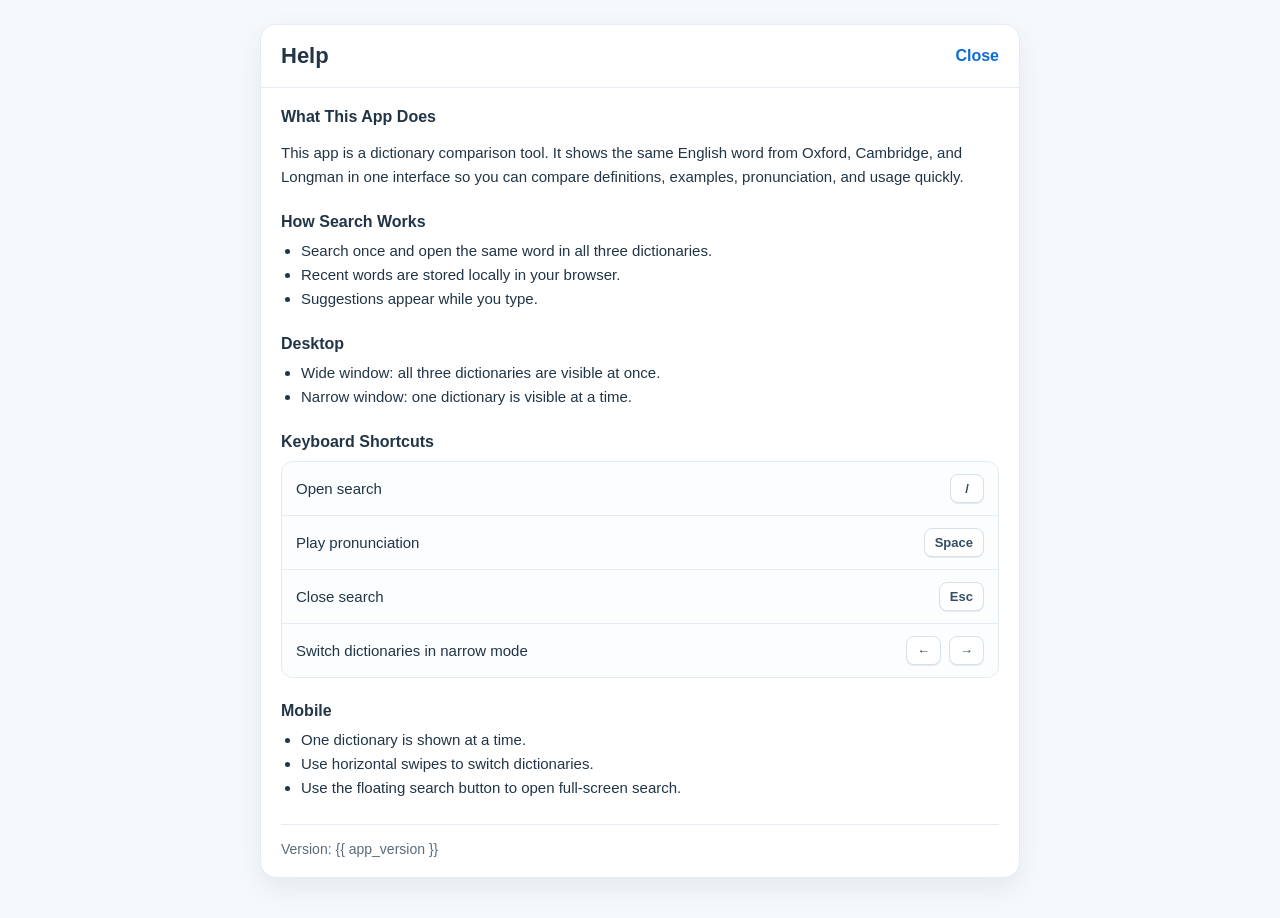
==== templates/help.html @ 1831f40c "Add app versioning and help page; enhance autocomplete functionality" ====
<!DOCTYPE html>
<html lang="en">

<head>
    <meta charset="UTF-8">
    <meta name="viewport" content="width=device-width, initial-scale=1.0">
    <title>3dicts Help</title>
    <link rel="icon" type="image/svg+xml" href="/static/favicon.svg">
    <style>
        * {
            box-sizing: border-box;
        }

        body {
            margin: 0;
            padding: 24px 16px 40px;
            font-family: -apple-system, BlinkMacSystemFont, "Segoe UI", Roboto, Helvetica, Arial, sans-serif;
            background: #f6f9fc;
            color: #213547;
        }

        .page {
            max-width: 760px;
            margin: 0 auto;
            background: #ffffff;
            border: 1px solid #e5ebf3;
            border-radius: 16px;
            box-shadow: 0 10px 28px rgba(16, 42, 67, 0.08);
            overflow: hidden;
        }

        .header {
            display: flex;
            align-items: center;
            justify-content: space-between;
            gap: 12px;
            padding: 18px 20px;
            border-bottom: 1px solid #e5ebf3;
            background: #ffffff;
        }

        .header h1 {
            margin: 0;
            font-size: 22px;
        }

        .close-link {
            color: #0b6bdb;
            text-decoration: none;
            font-weight: 600;
            white-space: nowrap;
        }

        .content {
            padding: 20px;
        }

        h2 {
            margin: 24px 0 8px;
            font-size: 16px;
        }

        h2:first-child {
            margin-top: 0;
        }

        p, li {
            line-height: 1.6;
            font-size: 15px;
        }

        ul {
            margin: 8px 0 0;
            padding-left: 20px;
        }

        .shortcuts {
            margin-top: 10px;
            border: 1px solid #e5ebf3;
            border-radius: 12px;
            overflow: hidden;
            background: #fbfdff;
        }

        .shortcut-row {
            display: flex;
            align-items: center;
            justify-content: space-between;
            gap: 16px;
            padding: 12px 14px;
            border-top: 1px solid #e5ebf3;
        }

        .shortcut-row:first-child {
            border-top: none;
        }

        .shortcut-label {
            font-size: 15px;
            line-height: 1.4;
        }

        .shortcut-keys {
            display: inline-flex;
            gap: 8px;
            flex-wrap: wrap;
            justify-content: flex-end;
        }

        .kbd {
            display: inline-flex;
            align-items: center;
            justify-content: center;
            min-width: 34px;
            padding: 6px 10px;
            border: 1px solid #d8e0ea;
            border-radius: 8px;
            background: #ffffff;
            box-shadow: 0 1px 0 #e5ebf3;
            font-size: 13px;
            font-weight: 600;
            color: #334e68;
        }

        .version {
            margin-top: 24px;
            padding-top: 16px;
            border-top: 1px solid #e5ebf3;
            color: #5b6b7c;
            font-size: 14px;
        }
    </style>
</head>

<body>
    <div class="page">
        <div class="header">
            <h1>Help</h1>
            <a href="/" class="close-link">Close</a>
        </div>
        <div class="content">
            <h2>What This App Does</h2>
            <p>
                This app is a dictionary comparison tool. It shows the same English word from
                Oxford, Cambridge, and Longman in one interface so you can compare definitions,
                examples, pronunciation, and usage quickly.
            </p>

            <h2>How Search Works</h2>
            <ul>
                <li>Search once and open the same word in all three dictionaries.</li>
                <li>Recent words are stored locally in your browser.</li>
                <li>Suggestions appear while you type.</li>
            </ul>

            <h2>Desktop</h2>
            <ul>
                <li>Wide window: all three dictionaries are visible at once.</li>
                <li>Narrow window: one dictionary is visible at a time.</li>
            </ul>

            <h2>Keyboard Shortcuts</h2>
            <div class="shortcuts">
                <div class="shortcut-row">
                    <span class="shortcut-label">Open search</span>
                    <span class="shortcut-keys"><span class="kbd">/</span></span>
                </div>
                <div class="shortcut-row">
                    <span class="shortcut-label">Play pronunciation</span>
                    <span class="shortcut-keys"><span class="kbd">Space</span></span>
                </div>
                <div class="shortcut-row">
                    <span class="shortcut-label">Close search</span>
                    <span class="shortcut-keys"><span class="kbd">Esc</span></span>
                </div>
                <div class="shortcut-row">
                    <span class="shortcut-label">Switch dictionaries in narrow mode</span>
                    <span class="shortcut-keys">
                        <span class="kbd">←</span>
                        <span class="kbd">→</span>
                    </span>
                </div>
            </div>

            <h2>Mobile</h2>
            <ul>
                <li>One dictionary is shown at a time.</li>
                <li>Use horizontal swipes to switch dictionaries.</li>
                <li>Use the floating search button to open full-screen search.</li>
            </ul>

            <div class="version">Version: {{ app_version }}</div>
        </div>
    </div>
</body>

</html>
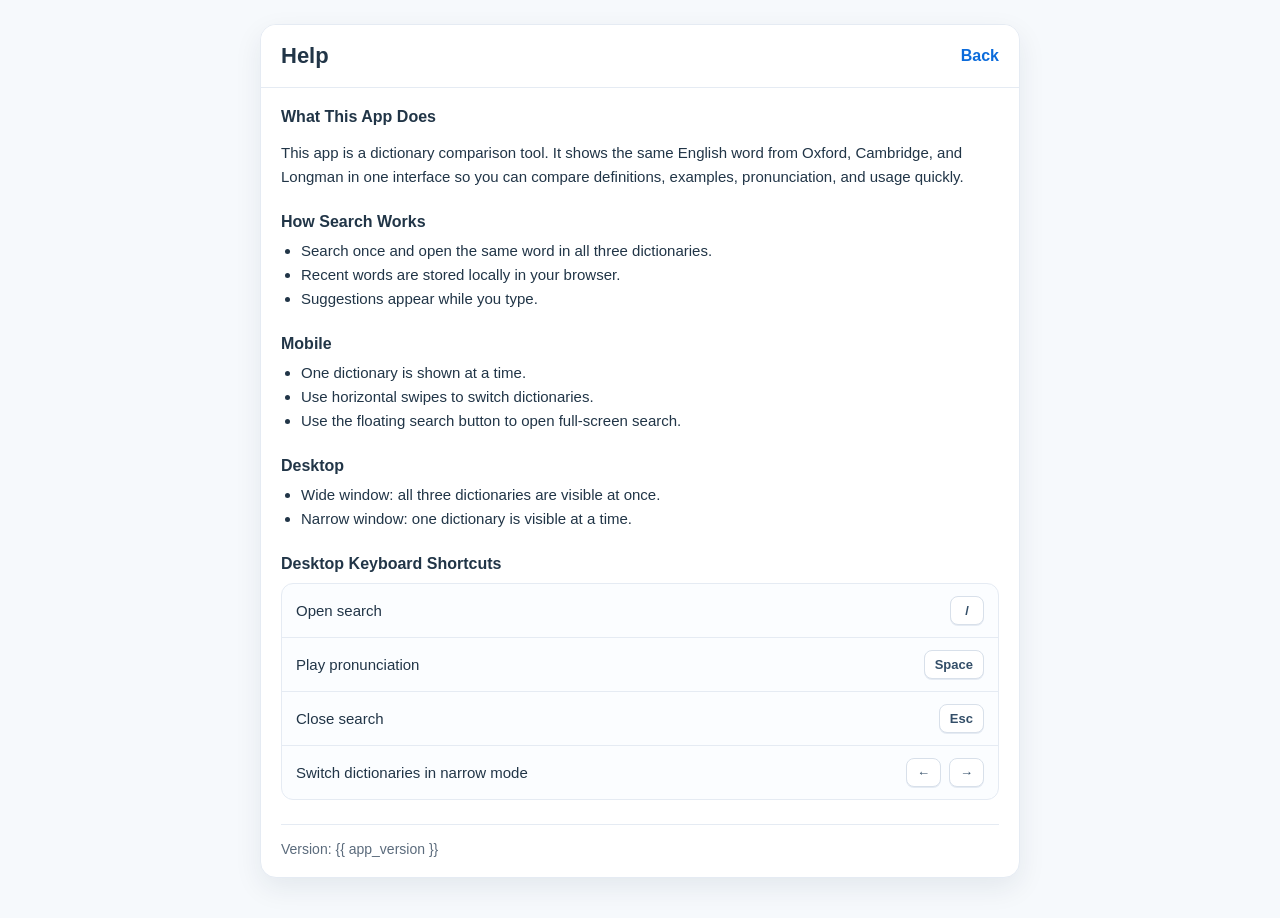
==== commit d14cd9e1: "Add settings page and enhance help page; implement font scaling and autoplay options" ====
--- a/templates/help.html
+++ b/templates/help.html
@@ -6,74 +6,8 @@
     <meta name="viewport" content="width=device-width, initial-scale=1.0">
     <title>3dicts Help</title>
     <link rel="icon" type="image/svg+xml" href="/static/favicon.svg">
+    <link rel="stylesheet" href="/static/info-pages.css">
     <style>
-        * {
-            box-sizing: border-box;
-        }
-
-        body {
-            margin: 0;
-            padding: 24px 16px 40px;
-            font-family: -apple-system, BlinkMacSystemFont, "Segoe UI", Roboto, Helvetica, Arial, sans-serif;
-            background: #f6f9fc;
-            color: #213547;
-        }
-
-        .page {
-            max-width: 760px;
-            margin: 0 auto;
-            background: #ffffff;
-            border: 1px solid #e5ebf3;
-            border-radius: 16px;
-            box-shadow: 0 10px 28px rgba(16, 42, 67, 0.08);
-            overflow: hidden;
-        }
-
-        .header {
-            display: flex;
-            align-items: center;
-            justify-content: space-between;
-            gap: 12px;
-            padding: 18px 20px;
-            border-bottom: 1px solid #e5ebf3;
-            background: #ffffff;
-        }
-
-        .header h1 {
-            margin: 0;
-            font-size: 22px;
-        }
-
-        .close-link {
-            color: #0b6bdb;
-            text-decoration: none;
-            font-weight: 600;
-            white-space: nowrap;
-        }
-
-        .content {
-            padding: 20px;
-        }
-
-        h2 {
-            margin: 24px 0 8px;
-            font-size: 16px;
-        }
-
-        h2:first-child {
-            margin-top: 0;
-        }
-
-        p, li {
-            line-height: 1.6;
-            font-size: 15px;
-        }
-
-        ul {
-            margin: 8px 0 0;
-            padding-left: 20px;
-        }
-
         .shortcuts {
             margin-top: 10px;
             border: 1px solid #e5ebf3;
@@ -122,13 +56,6 @@
             color: #334e68;
         }
 
-        .version {
-            margin-top: 24px;
-            padding-top: 16px;
-            border-top: 1px solid #e5ebf3;
-            color: #5b6b7c;
-            font-size: 14px;
-        }
     </style>
 </head>
 
@@ -136,7 +63,7 @@
     <div class="page">
         <div class="header">
             <h1>Help</h1>
-            <a href="/" class="close-link">Close</a>
+            <button type="button" class="back-link" onclick="history.back()">Back</button>
         </div>
         <div class="content">
             <h2>What This App Does</h2>
@@ -152,6 +79,13 @@
                 <li>Recent words are stored locally in your browser.</li>
                 <li>Suggestions appear while you type.</li>
             </ul>
+        
+            <h2>Mobile</h2>
+            <ul>
+                <li>One dictionary is shown at a time.</li>
+                <li>Use horizontal swipes to switch dictionaries.</li>
+                <li>Use the floating search button to open full-screen search.</li>
+            </ul>
 
             <h2>Desktop</h2>
             <ul>
@@ -159,7 +93,7 @@
                 <li>Narrow window: one dictionary is visible at a time.</li>
             </ul>
 
-            <h2>Keyboard Shortcuts</h2>
+            <h2>Desktop Keyboard Shortcuts</h2>
             <div class="shortcuts">
                 <div class="shortcut-row">
                     <span class="shortcut-label">Open search</span>
@@ -182,14 +116,7 @@
                 </div>
             </div>
 
-            <h2>Mobile</h2>
-            <ul>
-                <li>One dictionary is shown at a time.</li>
-                <li>Use horizontal swipes to switch dictionaries.</li>
-                <li>Use the floating search button to open full-screen search.</li>
-            </ul>
-
-            <div class="version">Version: {{ app_version }}</div>
+            <div class="footer-note">Version: {{ app_version }}</div>
         </div>
     </div>
 </body>
--- a/static/info-pages.css
+++ b/static/info-pages.css
@@ -0,0 +1,77 @@
+* { box-sizing: border-box; }
+
+body {
+    margin: 0;
+    padding: 24px 16px 40px;
+    font-family: -apple-system, BlinkMacSystemFont, "Segoe UI", Roboto, Helvetica, Arial, sans-serif;
+    background: #f6f9fc;
+    color: #213547;
+}
+
+.page {
+    max-width: 760px;
+    margin: 0 auto;
+    background: #ffffff;
+    border: 1px solid #e5ebf3;
+    border-radius: 16px;
+    box-shadow: 0 10px 28px rgba(16, 42, 67, 0.08);
+    overflow: hidden;
+}
+
+.header {
+    display: flex;
+    align-items: center;
+    justify-content: space-between;
+    gap: 12px;
+    padding: 18px 20px;
+    border-bottom: 1px solid #e5ebf3;
+    background: #ffffff;
+}
+
+.header h1 {
+    margin: 0;
+    font-size: 22px;
+}
+
+.back-link {
+    color: #0b6bdb;
+    background: none;
+    border: none;
+    padding: 0;
+    font: inherit;
+    font-weight: 600;
+    cursor: pointer;
+    text-decoration: none;
+    white-space: nowrap;
+}
+
+.content {
+    padding: 20px;
+}
+
+h2 {
+    margin: 24px 0 8px;
+    font-size: 16px;
+}
+
+h2:first-child {
+    margin-top: 0;
+}
+
+p, li {
+    line-height: 1.6;
+    font-size: 15px;
+}
+
+ul {
+    margin: 8px 0 0;
+    padding-left: 20px;
+}
+
+.footer-note {
+    margin-top: 24px;
+    padding-top: 16px;
+    border-top: 1px solid #e5ebf3;
+    color: #5b6b7c;
+    font-size: 14px;
+}
